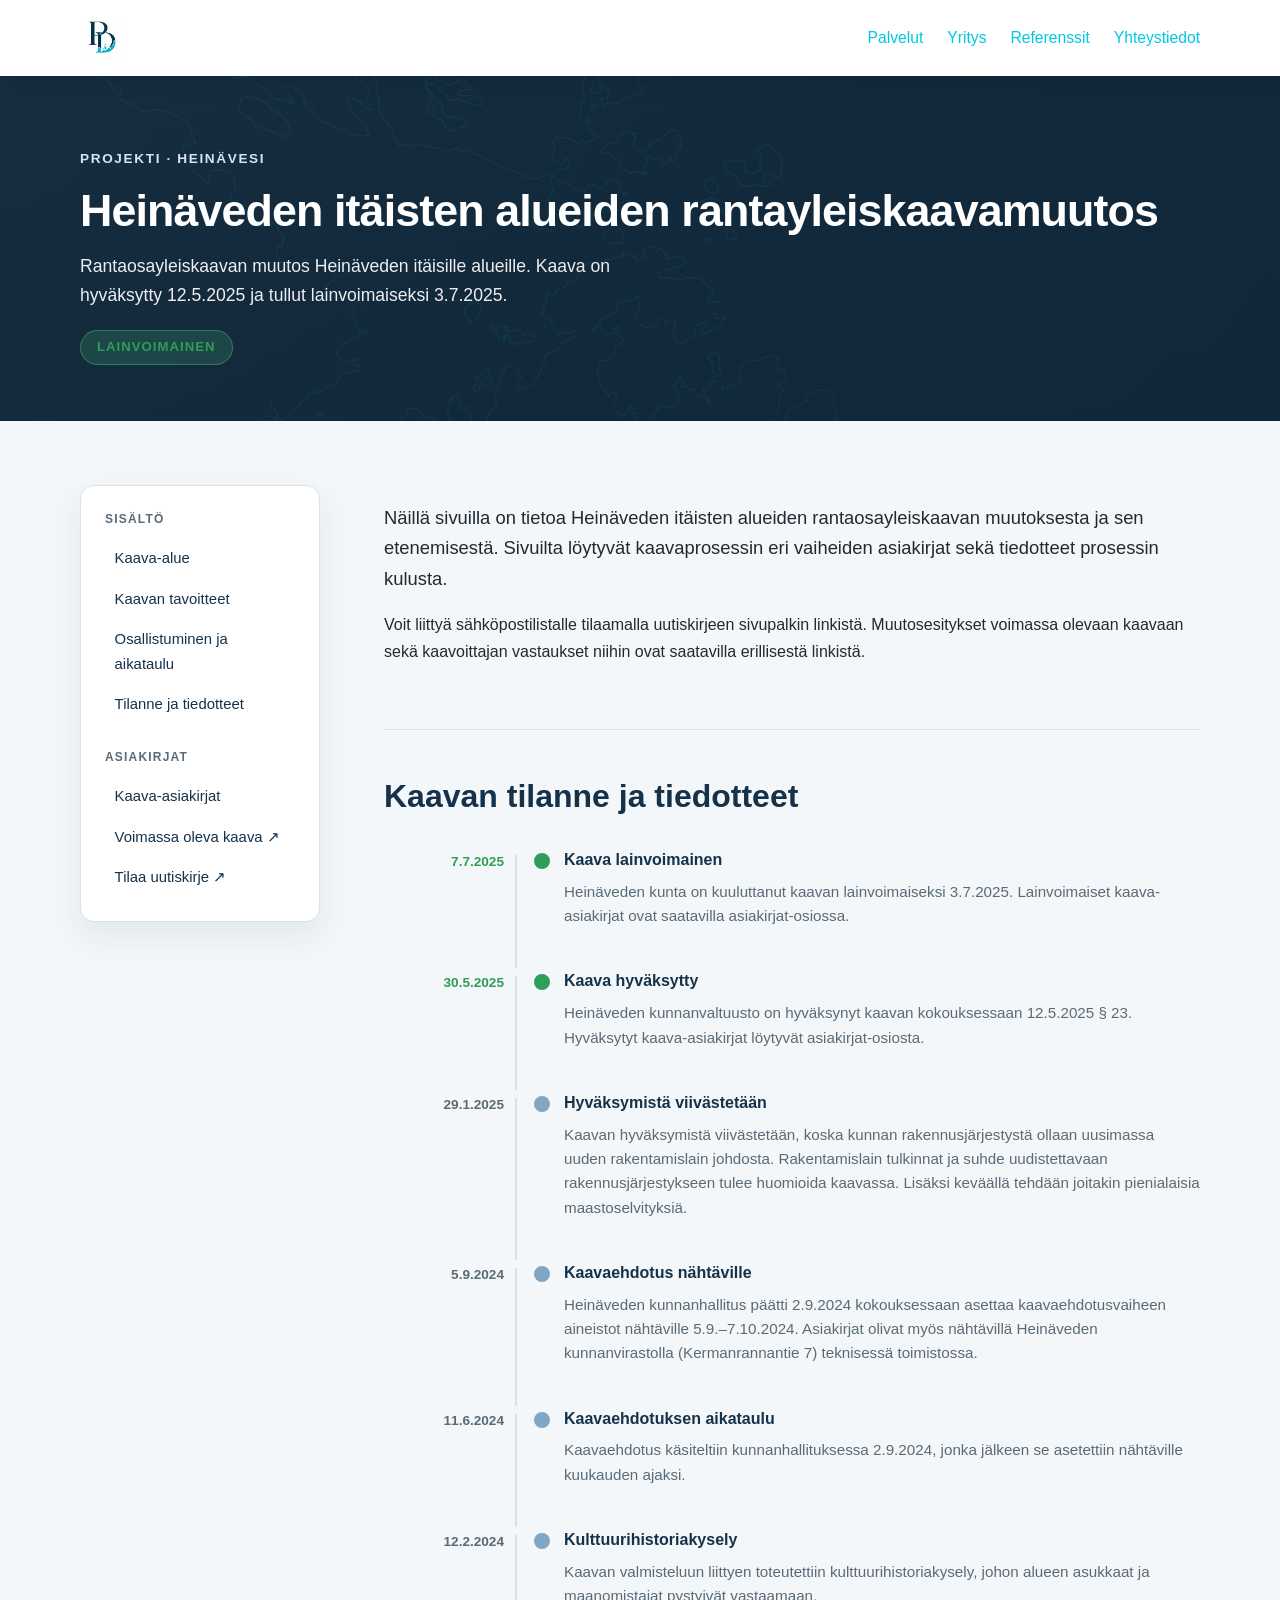
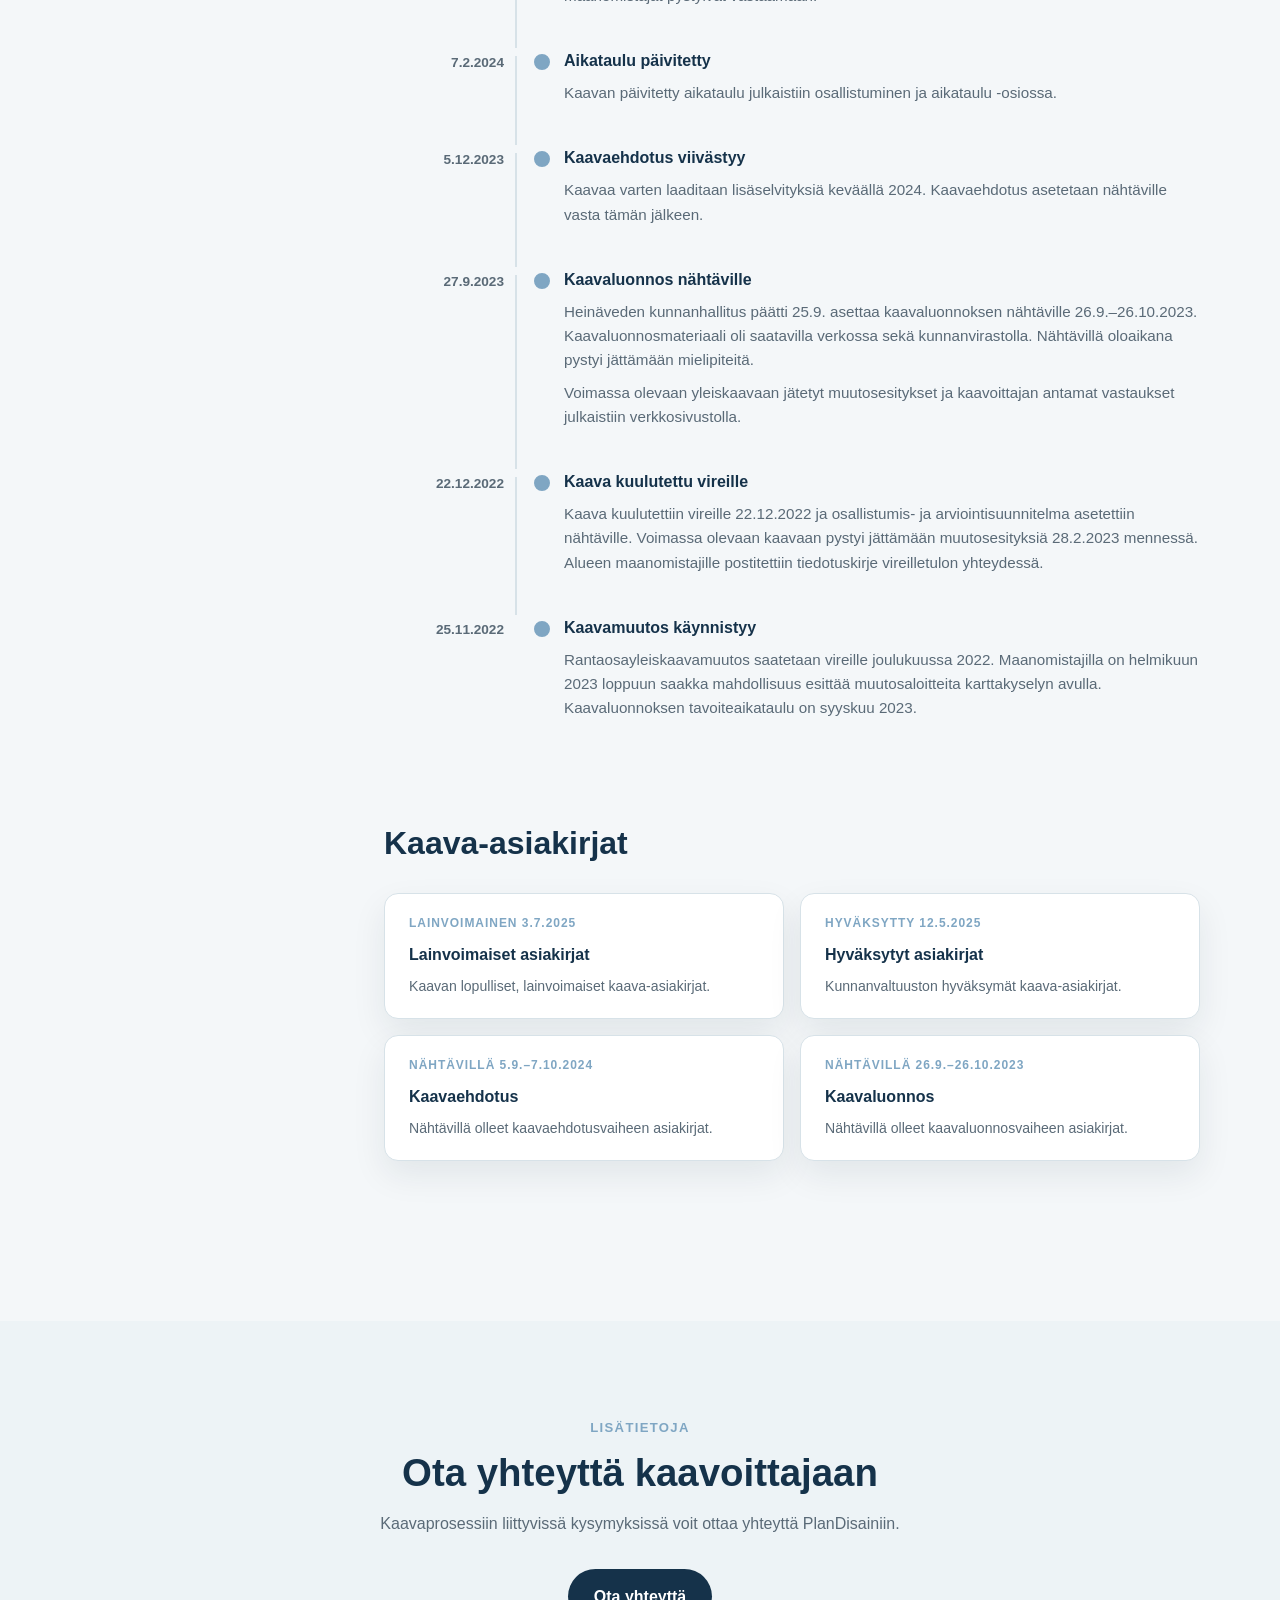
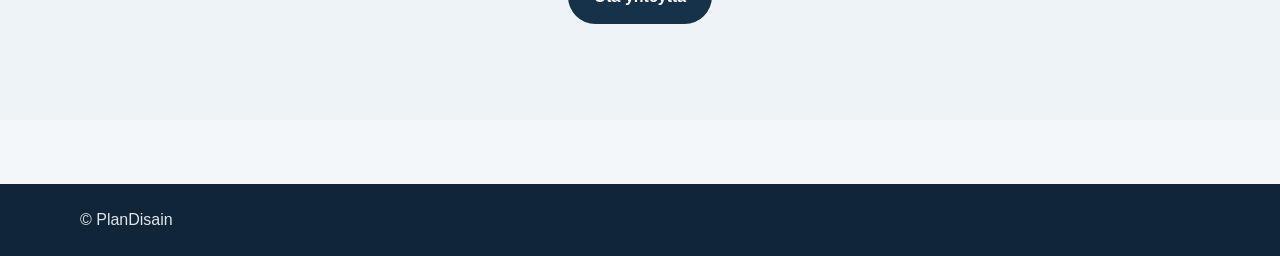
==== heinitaryk.html @ 2b10bb30 "PlanDisain-sivusto ve2: kokemuspohjainen sisältö ja selkeyden korostus Co-Authored-By: Claude Sonnet" ====
<!DOCTYPE html>
<html lang="fi">
<head>
  <meta charset="UTF-8" />
  <meta name="viewport" content="width=device-width, initial-scale=1.0" />
  <title>Heinäveden itäisten alueiden rantayleiskaavamuutos – PlanDisain</title>
  <meta name="description" content="Tietoa Heinäveden itäisten alueiden rantaosayleiskaavan muutoksesta: kaava-alue, tavoitteet, asiakirjat ja prosessin eteneminen." />
  <link rel="stylesheet" href="style.css" />
</head>
<body>
  <header class="site-header">
    <div class="container header-inner">
      <a href="index.html" class="logo"><img src="logo.webp" alt="PlanDisain"></a>
      <nav class="main-nav" aria-label="Päänavigaatio">
        <a href="index.html#palvelut">Palvelut</a>
        <a href="yritys.html">Yritys</a>
        <a href="referenssit.html">Referenssit</a>
        <a href="yhteystiedot.html">Yhteystiedot</a>
      </nav>
    </div>
  </header>

  <main>
    <section class="page-hero">
      <div class="hero-map-deco" aria-hidden="true">
        <img src="ruots_rv.png" alt="">
      </div>
      <div class="container">
        <p class="eyebrow">Projekti · Heinävesi</p>
        <h1>Heinäveden itäisten alueiden rantayleiskaavamuutos</h1>
        <p class="hero-text">
          Rantaosayleiskaavan muutos Heinäveden itäisille alueille.
          Kaava on hyväksytty 12.5.2025 ja tullut lainvoimaiseksi 3.7.2025.
        </p>
        <span class="status-badge status-lainvoimainen">Lainvoimainen</span>
      </div>
    </section>

    <section class="section project-section">
      <div class="container project-layout">

        <aside class="project-sidebar">
          <nav class="project-nav" aria-label="Projektin osiot">
            <p class="project-nav-label">Sisältö</p>
            <ul>
              <li><a href="#kaava-alue">Kaava-alue</a></li>
              <li><a href="#tavoitteet">Kaavan tavoitteet</a></li>
              <li><a href="#osallistuminen">Osallistuminen ja aikataulu</a></li>
              <li><a href="#tiedotteet">Tilanne ja tiedotteet</a></li>
            </ul>
            <p class="project-nav-label" style="margin-top: 1.5rem;">Asiakirjat</p>
            <ul>
              <li><a href="#asiakirjat">Kaava-asiakirjat</a></li>
              <li>
                <a href="https://heinavesi.fi/kartat-ja-paikkatieto" target="_blank" rel="noopener">
                  Voimassa oleva kaava ↗
                </a>
              </li>
              <li>
                <a href="https://kysely.plandisain.ubihub.io/heinavesi_ita_muutosesitykset/subscribe" target="_blank" rel="noopener">
                  Tilaa uutiskirje ↗
                </a>
              </li>
            </ul>
          </nav>
        </aside>

        <div class="project-content">

          <div class="project-intro">
            <p class="lead">
              Näillä sivuilla on tietoa Heinäveden itäisten alueiden rantaosayleiskaavan
              muutoksesta ja sen etenemisestä. Sivuilta löytyvät kaavaprosessin eri
              vaiheiden asiakirjat sekä tiedotteet prosessin kulusta.
            </p>
            <p>
              Voit liittyä sähköpostilistalle tilaamalla uutiskirjeen sivupalkin
              linkistä. Muutosesitykset voimassa olevaan kaavaan sekä kaavoittajan
              vastaukset niihin ovat saatavilla erillisestä linkistä.
            </p>
          </div>

          <div id="tiedotteet" class="project-block">
            <h2>Kaavan tilanne ja tiedotteet</h2>

            <ol class="timeline" reversed>

              <li class="timeline-item timeline-item--done">
                <div class="timeline-date">7.7.2025</div>
                <div class="timeline-body">
                  <h3>Kaava lainvoimainen</h3>
                  <p>
                    Heinäveden kunta on kuuluttanut kaavan lainvoimaiseksi 3.7.2025.
                    Lainvoimaiset kaava-asiakirjat ovat saatavilla asiakirjat-osiossa.
                  </p>
                </div>
              </li>

              <li class="timeline-item timeline-item--done">
                <div class="timeline-date">30.5.2025</div>
                <div class="timeline-body">
                  <h3>Kaava hyväksytty</h3>
                  <p>
                    Heinäveden kunnanvaltuusto on hyväksynyt kaavan kokouksessaan
                    12.5.2025 § 23. Hyväksytyt kaava-asiakirjat löytyvät asiakirjat-osiosta.
                  </p>
                </div>
              </li>

              <li class="timeline-item">
                <div class="timeline-date">29.1.2025</div>
                <div class="timeline-body">
                  <h3>Hyväksymistä viivästetään</h3>
                  <p>
                    Kaavan hyväksymistä viivästetään, koska kunnan rakennusjärjestystä
                    ollaan uusimassa uuden rakentamislain johdosta. Rakentamislain
                    tulkinnat ja suhde uudistettavaan rakennusjärjestykseen tulee huomioida
                    kaavassa. Lisäksi keväällä tehdään joitakin pienialaisia maastoselvityksiä.
                  </p>
                </div>
              </li>

              <li class="timeline-item">
                <div class="timeline-date">5.9.2024</div>
                <div class="timeline-body">
                  <h3>Kaavaehdotus nähtäville</h3>
                  <p>
                    Heinäveden kunnanhallitus päätti 2.9.2024 kokouksessaan asettaa
                    kaavaehdotusvaiheen aineistot nähtäville 5.9.–7.10.2024.
                    Asiakirjat olivat myös nähtävillä Heinäveden kunnanvirastolla
                    (Kermanrannantie 7) teknisessä toimistossa.
                  </p>
                </div>
              </li>

              <li class="timeline-item">
                <div class="timeline-date">11.6.2024</div>
                <div class="timeline-body">
                  <h3>Kaavaehdotuksen aikataulu</h3>
                  <p>
                    Kaavaehdotus käsiteltiin kunnanhallituksessa 2.9.2024,
                    jonka jälkeen se asetettiin nähtäville kuukauden ajaksi.
                  </p>
                </div>
              </li>

              <li class="timeline-item">
                <div class="timeline-date">12.2.2024</div>
                <div class="timeline-body">
                  <h3>Kulttuurihistoriakysely</h3>
                  <p>
                    Kaavan valmisteluun liittyen toteutettiin kulttuurihistoriakysely,
                    johon alueen asukkaat ja maanomistajat pystyivät vastaamaan.
                  </p>
                </div>
              </li>

              <li class="timeline-item">
                <div class="timeline-date">7.2.2024</div>
                <div class="timeline-body">
                  <h3>Aikataulu päivitetty</h3>
                  <p>
                    Kaavan päivitetty aikataulu julkaistiin osallistuminen ja
                    aikataulu -osiossa.
                  </p>
                </div>
              </li>

              <li class="timeline-item">
                <div class="timeline-date">5.12.2023</div>
                <div class="timeline-body">
                  <h3>Kaavaehdotus viivästyy</h3>
                  <p>
                    Kaavaa varten laaditaan lisäselvityksiä keväällä 2024.
                    Kaavaehdotus asetetaan nähtäville vasta tämän jälkeen.
                  </p>
                </div>
              </li>

              <li class="timeline-item">
                <div class="timeline-date">27.9.2023</div>
                <div class="timeline-body">
                  <h3>Kaavaluonnos nähtäville</h3>
                  <p>
                    Heinäveden kunnanhallitus päätti 25.9. asettaa kaavaluonnoksen
                    nähtäville 26.9.–26.10.2023. Kaavaluonnosmateriaali oli saatavilla
                    verkossa sekä kunnanvirastolla. Nähtävillä oloaikana pystyi
                    jättämään mielipiteitä.
                  </p>
                  <p>
                    Voimassa olevaan yleiskaavaan jätetyt muutosesitykset ja
                    kaavoittajan antamat vastaukset julkaistiin verkkosivustolla.
                  </p>
                </div>
              </li>

              <li class="timeline-item">
                <div class="timeline-date">22.12.2022</div>
                <div class="timeline-body">
                  <h3>Kaava kuulutettu vireille</h3>
                  <p>
                    Kaava kuulutettiin vireille 22.12.2022 ja osallistumis- ja
                    arviointisuunnitelma asetettiin nähtäville. Voimassa olevaan
                    kaavaan pystyi jättämään muutosesityksiä 28.2.2023 mennessä.
                    Alueen maanomistajille postitettiin tiedotuskirje vireilletulon yhteydessä.
                  </p>
                </div>
              </li>

              <li class="timeline-item">
                <div class="timeline-date">25.11.2022</div>
                <div class="timeline-body">
                  <h3>Kaavamuutos käynnistyy</h3>
                  <p>
                    Rantaosayleiskaavamuutos saatetaan vireille joulukuussa 2022.
                    Maanomistajilla on helmikuun 2023 loppuun saakka mahdollisuus
                    esittää muutosaloitteita karttakyselyn avulla.
                    Kaavaluonnoksen tavoiteaikataulu on syyskuu 2023.
                  </p>
                </div>
              </li>

            </ol>
          </div>

          <div id="asiakirjat" class="project-block">
            <h2>Kaava-asiakirjat</h2>
            <div class="doc-grid">
              <a class="doc-card" href="#" aria-label="Lainvoimaiset asiakirjat">
                <div class="doc-card-label">Lainvoimainen 3.7.2025</div>
                <h3>Lainvoimaiset asiakirjat</h3>
                <p>Kaavan lopulliset, lainvoimaiset kaava-asiakirjat.</p>
              </a>
              <a class="doc-card" href="#" aria-label="Hyväksytyt asiakirjat">
                <div class="doc-card-label">Hyväksytty 12.5.2025</div>
                <h3>Hyväksytyt asiakirjat</h3>
                <p>Kunnanvaltuuston hyväksymät kaava-asiakirjat.</p>
              </a>
              <a class="doc-card" href="#" aria-label="Kaavaehdotuksen asiakirjat">
                <div class="doc-card-label">Nähtävillä 5.9.–7.10.2024</div>
                <h3>Kaavaehdotus</h3>
                <p>Nähtävillä olleet kaavaehdotusvaiheen asiakirjat.</p>
              </a>
              <a class="doc-card" href="#" aria-label="Kaavaluonnoksen asiakirjat">
                <div class="doc-card-label">Nähtävillä 26.9.–26.10.2023</div>
                <h3>Kaavaluonnos</h3>
                <p>Nähtävillä olleet kaavaluonnosvaiheen asiakirjat.</p>
              </a>
            </div>
          </div>

        </div>
      </div>
    </section>

    <section class="section section-alt">
      <div class="container narrow" style="text-align: center;">
        <p class="section-kicker">Lisätietoja</p>
        <h2>Ota yhteyttä kaavoittajaan</h2>
        <p style="color: var(--color-text-soft); margin-bottom: var(--space-5);">
          Kaavaprosessiin liittyvissä kysymyksissä voit ottaa yhteyttä PlanDisainiin.
        </p>
        <a class="button-secondary" href="yhteystiedot.html">Ota yhteyttä</a>
      </div>
    </section>
  </main>

  <footer class="site-footer">
    <div class="container footer-inner">
      <p>© PlanDisain</p>
    </div>
  </footer>
</body>
</html>
---- style.css ----
:root {
  --color-primary: #15324a;
  --color-primary-dark: #102638;
  --color-accent: #7fa6c3;
  --color-bg: #f4f7f9;
  --color-surface: #ffffff;
  --color-surface-soft: #edf3f6;
  --color-text: #1f2a33;
  --color-text-soft: #5a6a77;
  --color-border: #d7e2e8;

  --container: 1120px;
  --container-narrow: 760px;

  --radius: 14px;
  --shadow-soft: 0 14px 34px rgba(16, 38, 56, 0.08);

  --space-1: 0.5rem;
  --space-2: 0.75rem;
  --space-3: 1rem;
  --space-4: 1.5rem;
  --space-5: 2rem;
  --space-6: 3rem;
  --space-7: 4rem;
  --space-8: 6rem;
}

* {
  box-sizing: border-box;
}

html {
  scroll-behavior: smooth;
}

body {
  margin: 0;
  font-family: Arial, Helvetica, sans-serif;
  color: var(--color-text);
  background: var(--color-bg);
  line-height: 1.65;
}

img {
  max-width: 100%;
  display: block;
}

a {
  color: inherit;
}

.container {
  width: min(92%, var(--container));
  margin: 0 auto;
}

.narrow {
  width: min(92%, var(--container-narrow));
}

.site-header {
  position: sticky;
  top: 0;
  z-index: 1000;
  background: rgba(255, 255, 255, 0.97);
  backdrop-filter: blur(8px);
  box-shadow: 0 6px 18px rgba(0, 0, 0, 0.08);
}

.header-inner {
  min-height: 76px;
  display: flex;
  align-items: center;
  justify-content: space-between;
  gap: var(--space-4);
}

.logo {
  text-decoration: none;
  display: flex;
  align-items: center;
  line-height: 0;
}

.logo img {
  height: 44px;
  width: auto;
  display: block;
}

.main-nav {
  display: flex;
  align-items: center;
  gap: var(--space-4);
}

.main-nav a {
  text-decoration: none;
  color: #00c8e0;
  font-weight: 500;
  font-size: 0.98rem;
}

.main-nav a:hover {
  opacity: 1;
  text-decoration: underline;
  text-underline-offset: 4px;
}

.hero {
  background:
    linear-gradient(180deg, rgba(0, 31, 63, 0.85), rgba(0, 31, 63, 0.90)),
    linear-gradient(120deg, #0d2b4e, #001f3f 50%, #001229);
  color: #fff;
  padding: 7rem 0 6rem;
  position: relative;
  overflow: hidden;
}

.hero-map-deco {
  position: absolute;
  inset: 0;
  pointer-events: none;
  user-select: none;
}

.hero-map-deco::before {
  content: '';
  position: absolute;
  inset: 0;
  background: url('ruots_rv.png') center 26% / cover no-repeat;
  mix-blend-mode: lighten;
  filter: brightness(9);
  opacity: 0.45;
}

.hero-map-deco img {
  width: 100%;
  height: 100%;
  object-fit: cover;
  object-position: center 26%;
  mix-blend-mode: lighten;
  opacity: 0.25;
  position: relative;
  z-index: 1;
}


.hero-content {
  max-width: 760px;
}

.eyebrow {
  margin: 0 0 var(--space-3);
  font-size: 0.85rem;
  font-weight: 700;
  letter-spacing: 0.12em;
  text-transform: uppercase;
  color: #d5e4ef;
}

.hero h1 {
  margin: 0 0 var(--space-3);
  font-size: clamp(3.6rem, 7.5vw, 6.6rem);
  line-height: 1.05;
  color: #00c8e0;
  font-family: 'Josefin Sans', sans-serif;
  font-weight: 300;
  letter-spacing: -0.04em;
}

.hero-title-group {
  display: inline-flex;
  flex-direction: column;
  align-items: center;
}

.hero-tagline {
  margin: 0;
  font-size: clamp(1.1rem, 2.5vw, 1.5rem);
  color: #ffffff;
  font-family: 'Josefin Sans', sans-serif;
  font-weight: 300;
  letter-spacing: 0.05em;
}

.hero-text {
  margin: 0 0 var(--space-5);
  font-size: 1.1rem;
  color: rgba(255, 255, 255, 0.92);
  max-width: 680px;
}

.button-primary {
  display: inline-block;
  padding: 0.95rem 1.35rem;
  background: #fff;
  color: var(--color-primary);
  text-decoration: none;
  border-radius: 999px;
  font-weight: 700;
  box-shadow: 0 10px 24px rgba(0, 0, 0, 0.12);
  transition: transform 0.18s ease, box-shadow 0.18s ease, background 0.18s ease;
}

.button-primary:hover {
  transform: translateY(-1px);
  background: #eef4f8;
  box-shadow: 0 14px 26px rgba(0, 0, 0, 0.16);
}

.section {
  padding: var(--space-8) 0;
}

.section-alt {
  background: var(--color-surface-soft);
}

.section-heading {
  margin-bottom: var(--space-6);
}

.section-kicker {
  margin: 0 0 var(--space-2);
  color: var(--color-accent);
  font-weight: 700;
  letter-spacing: 0.1em;
  text-transform: uppercase;
  font-size: 0.82rem;
}

.section h2 {
  margin: 0;
  font-size: clamp(1.9rem, 3vw, 2.8rem);
  line-height: 1.15;
  color: var(--color-primary);
  max-width: 760px;
}

.lead {
  font-size: 1.15rem;
  color: var(--color-text);
}

.card-grid {
  display: grid;
  grid-template-columns: repeat(3, minmax(0, 1fr));
  gap: var(--space-4);
}

.card-grid--primary-top {
  grid-template-columns: repeat(2, minmax(0, 1fr));
}

.card-grid--primary-top .service-card--primary {
  grid-column: 1 / -1;
}

.service-card--primary {
  border-color: var(--color-accent);
  border-width: 2px;
}

.service-card,
.reference-card {
  background: var(--color-surface);
  border: 1px solid var(--color-border);
  border-radius: var(--radius);
  padding: 1.75rem;
  box-shadow: var(--shadow-soft);
}

.service-card h3,
.reference-card h3 {
  margin-top: 0;
  margin-bottom: var(--space-3);
  color: var(--color-primary);
  font-size: 1.2rem;
}

.service-card p,
.reference-card p {
  margin: 0;
  color: var(--color-text-soft);
}

.contact-section {
  padding-top: 0;
}

.contact-box {
  background: linear-gradient(135deg, var(--color-primary), var(--color-primary-dark));
  color: #fff;
  border-radius: 18px;
  padding: 2.25rem;
  display: flex;
  align-items: flex-start;
  justify-content: space-between;
  gap: var(--space-5);
  box-shadow: var(--shadow-soft);
}

.contact-box h2 {
  color: #fff;
  margin-top: 0;
  margin-bottom: 0;
}

.contact-box .section-kicker {
  color: #c9dce9;
}

.contact-details p {
  margin: 0 0 0.6rem;
  color: rgba(255, 255, 255, 0.95);
}

.site-footer {
  margin-top: var(--space-7);
  background: var(--color-primary-dark);
  color: rgba(255, 255, 255, 0.88);
}

.footer-inner {
  min-height: 72px;
  display: flex;
  align-items: center;
}

.footer-inner p {
  margin: 0;
}

@media (max-width: 900px) {
  .card-grid {
    grid-template-columns: 1fr;
  }

  .contact-box {
    flex-direction: column;
  }
}

@media (max-width: 760px) {
  .header-inner {
    flex-direction: column;
    align-items: flex-start;
    justify-content: center;
    padding: 0.9rem 0;
  }

  .main-nav {
    flex-wrap: wrap;
    gap: 0.8rem 1rem;
  }

  .hero {
    padding: 5.5rem 0 4.5rem;
  }

  .section {
    padding: 4.5rem 0;
  }
}

/* ---- Projekti-sivut ---- */

.status-badge {
  display: inline-block;
  margin-top: 1.25rem;
  padding: 0.35rem 1rem;
  border-radius: 999px;
  font-size: 0.82rem;
  font-weight: 700;
  letter-spacing: 0.08em;
  text-transform: uppercase;
}

.status-lainvoimainen {
  background: rgba(80, 200, 120, 0.18);
  color: #2e9e58;
  border: 1px solid rgba(80, 200, 120, 0.4);
}

.project-section {
  padding-top: var(--space-7);
}

.project-layout {
  display: grid;
  grid-template-columns: 240px 1fr;
  gap: var(--space-7);
  align-items: start;
}

.project-sidebar {
  position: sticky;
  top: 96px;
}

.project-nav {
  background: var(--color-surface);
  border: 1px solid var(--color-border);
  border-radius: var(--radius);
  padding: 1.5rem;
  box-shadow: var(--shadow-soft);
}

.project-nav-label {
  margin: 0 0 0.6rem;
  font-size: 0.75rem;
  font-weight: 700;
  text-transform: uppercase;
  letter-spacing: 0.1em;
  color: var(--color-text-soft);
}

.project-nav ul {
  list-style: none;
  padding: 0;
  margin: 0 0 0;
  display: flex;
  flex-direction: column;
  gap: 0.1rem;
}

.project-nav ul li a {
  display: block;
  padding: 0.45rem 0.6rem;
  border-radius: 6px;
  text-decoration: none;
  font-size: 0.93rem;
  color: var(--color-primary);
  font-weight: 500;
  transition: background 0.15s;
}

.project-nav ul li a:hover {
  background: var(--color-surface-soft);
}

.project-intro {
  margin-bottom: var(--space-6);
  padding-bottom: var(--space-6);
  border-bottom: 1px solid var(--color-border);
}

.project-block {
  margin-bottom: var(--space-7);
}

.project-block h2 {
  font-size: clamp(1.5rem, 2.5vw, 2rem);
  color: var(--color-primary);
  margin: 0 0 var(--space-5);
}

/* Timeline */

.timeline {
  list-style: none;
  padding: 0;
  margin: 0;
  display: flex;
  flex-direction: column;
  gap: 0;
}

.timeline-item {
  display: grid;
  grid-template-columns: 120px 1fr;
  gap: var(--space-4);
  position: relative;
  padding-bottom: var(--space-5);
}

.timeline-item::before {
  content: '';
  position: absolute;
  left: 120px;
  top: 8px;
  bottom: 0;
  width: 2px;
  background: var(--color-border);
  transform: translateX(calc(var(--space-4) / 2 - 1px));
}

.timeline-item:last-child::before {
  display: none;
}

.timeline-item--done .timeline-date {
  color: #2e9e58;
}

.timeline-item--done .timeline-body::before {
  background: #2e9e58;
  border-color: #2e9e58;
}

.timeline-date {
  font-size: 0.85rem;
  font-weight: 700;
  color: var(--color-text-soft);
  padding-top: 4px;
  text-align: right;
}

.timeline-body {
  position: relative;
  padding-left: calc(var(--space-4) + 12px);
}

.timeline-body::before {
  content: '';
  position: absolute;
  left: calc(var(--space-4) / 2 - 6px);
  top: 6px;
  width: 12px;
  height: 12px;
  border-radius: 50%;
  background: var(--color-accent);
  border: 2px solid var(--color-accent);
}

.timeline-body h3 {
  margin: 0 0 0.4rem;
  font-size: 1rem;
  color: var(--color-primary);
}

.timeline-body p {
  margin: 0 0 0.5rem;
  color: var(--color-text-soft);
  font-size: 0.95rem;
  line-height: 1.6;
}

/* Asiakirjakortit */

.doc-grid {
  display: grid;
  grid-template-columns: repeat(2, 1fr);
  gap: var(--space-3);
}

.doc-card {
  display: block;
  background: var(--color-surface);
  border: 1px solid var(--color-border);
  border-radius: var(--radius);
  padding: 1.25rem 1.5rem;
  text-decoration: none;
  color: inherit;
  box-shadow: var(--shadow-soft);
  transition: transform 0.15s, box-shadow 0.15s;
}

.doc-card:hover {
  transform: translateY(-2px);
  box-shadow: 0 18px 40px rgba(16, 38, 56, 0.12);
}

.doc-card-label {
  font-size: 0.75rem;
  font-weight: 700;
  text-transform: uppercase;
  letter-spacing: 0.08em;
  color: var(--color-accent);
  margin-bottom: 0.5rem;
}

.doc-card h3 {
  margin: 0 0 0.4rem;
  font-size: 1rem;
  color: var(--color-primary);
}

.doc-card p {
  margin: 0;
  font-size: 0.88rem;
  color: var(--color-text-soft);
}

@media (max-width: 900px) {
  .project-layout {
    grid-template-columns: 1fr;
  }

  .project-sidebar {
    position: static;
  }

  .doc-grid {
    grid-template-columns: 1fr;
  }

  .timeline-item {
    grid-template-columns: 90px 1fr;
  }
}

/* ---- Alasivut ---- */

.page-hero {
  background:
    linear-gradient(180deg, rgba(16, 38, 56, 0.88), rgba(16, 38, 56, 0.92)),
    linear-gradient(120deg, #43617a, #27455e 50%, #19354d);
  color: #fff;
  padding: 4.5rem 0 3.5rem;
  position: relative;
  overflow: hidden;
}

.page-hero .hero-map-deco {
  opacity: 0.14;
  width: 70%;
}

.page-hero h1 {
  margin: 0 0 var(--space-3);
  font-size: clamp(2rem, 3.5vw, 3rem);
  line-height: 1.1;
  letter-spacing: -0.02em;
}

.page-hero .hero-text {
  margin: 0;
  max-width: 600px;
}

.main-nav a[aria-current="page"] {
  opacity: 1;
  text-decoration: underline;
  text-underline-offset: 4px;
}

.button-secondary {
  display: inline-block;
  padding: 0.9rem 1.6rem;
  background: var(--color-primary);
  color: #fff;
  text-decoration: none;
  border-radius: 999px;
  font-weight: 700;
  transition: background 0.18s ease, transform 0.18s ease;
}

.button-secondary:hover {
  background: var(--color-primary-dark);
  transform: translateY(-1px);
}

.button-text {
  display: inline-flex;
  align-items: center;
  gap: 0.4rem;
  color: var(--color-primary);
  text-decoration: none;
  font-weight: 700;
  font-size: 0.95rem;
}

.button-text:hover {
  text-decoration: underline;
  text-underline-offset: 3px;
}

.feature-list {
  list-style: none;
  padding: 0;
  margin: var(--space-4) 0 0;
  display: flex;
  flex-direction: column;
  gap: var(--space-3);
}

.feature-list li {
  padding-left: 1.5rem;
  position: relative;
  color: var(--color-text-soft);
}

.feature-list li::before {
  content: '→';
  position: absolute;
  left: 0;
  color: var(--color-accent);
  font-weight: 700;
}

.stats-row {
  display: flex;
  flex-wrap: wrap;
  gap: var(--space-5) var(--space-6);
  margin-top: var(--space-6);
  padding-top: var(--space-5);
  border-top: 1px solid var(--color-border);
}

.stat-number {
  font-size: 2.8rem;
  font-weight: 800;
  color: var(--color-primary);
  line-height: 1;
}

.stat-label {
  font-size: 0.88rem;
  color: var(--color-text-soft);
  margin-top: 0.3rem;
}

.ref-grid {
  display: grid;
  grid-template-columns: repeat(3, minmax(0, 1fr));
  gap: var(--space-4);
}

.ref-category {
  background: var(--color-surface);
  border: 1px solid var(--color-border);
  border-radius: var(--radius);
  padding: 1.75rem;
  box-shadow: var(--shadow-soft);
}

.ref-category-label {
  display: inline-block;
  background: var(--color-surface-soft);
  color: var(--color-accent);
  font-size: 0.78rem;
  font-weight: 700;
  letter-spacing: 0.1em;
  text-transform: uppercase;
  padding: 0.25rem 0.7rem;
  border-radius: 999px;
  margin-bottom: var(--space-3);
}

.ref-category h3 {
  margin: 0 0 var(--space-3);
  color: var(--color-primary);
  font-size: 1.2rem;
}

.ref-category p {
  margin: 0 0 var(--space-3);
  color: var(--color-text-soft);
  font-size: 0.95rem;
}

.ref-list {
  list-style: none;
  padding: 0;
  margin: 0;
  display: flex;
  flex-direction: column;
  gap: 0.5rem;
}

.ref-list li {
  font-size: 0.9rem;
  color: var(--color-text-soft);
  padding-left: 1rem;
  position: relative;
}

.ref-list li::before {
  content: '·';
  position: absolute;
  left: 0;
  color: var(--color-accent);
  font-weight: 900;
}

.contact-grid {
  display: grid;
  grid-template-columns: 1fr 1.4fr;
  gap: var(--space-7);
  align-items: start;
}

.contact-info-block {
  display: flex;
  flex-direction: column;
  gap: var(--space-5);
}

.contact-item h3 {
  margin: 0 0 var(--space-2);
  font-size: 0.82rem;
  text-transform: uppercase;
  letter-spacing: 0.1em;
  color: var(--color-accent);
}

.contact-item p {
  margin: 0;
  font-size: 1.05rem;
}

.contact-item a {
  color: var(--color-primary);
  text-decoration: none;
  font-weight: 600;
}

.contact-item a:hover {
  text-decoration: underline;
}

.form-group {
  display: flex;
  flex-direction: column;
  gap: 0.4rem;
  margin-bottom: var(--space-3);
}

.form-group label {
  font-weight: 600;
  font-size: 0.92rem;
}

.form-group input,
.form-group textarea {
  padding: 0.8rem 1rem;
  border: 1.5px solid var(--color-border);
  border-radius: 8px;
  font-family: inherit;
  font-size: 1rem;
  color: var(--color-text);
  background: var(--color-surface);
  transition: border-color 0.15s;
}

.form-group input:focus,
.form-group textarea:focus {
  outline: none;
  border-color: var(--color-accent);
}

.form-group textarea {
  min-height: 150px;
  resize: vertical;
}

.form-note {
  font-size: 0.83rem;
  color: var(--color-text-soft);
  margin-top: var(--space-3);
}

@media (max-width: 900px) {
  .ref-grid {
    grid-template-columns: 1fr;
  }

  .contact-grid {
    grid-template-columns: 1fr;
  }

  .stats-row {
    flex-wrap: wrap;
    gap: var(--space-4);
  }
}
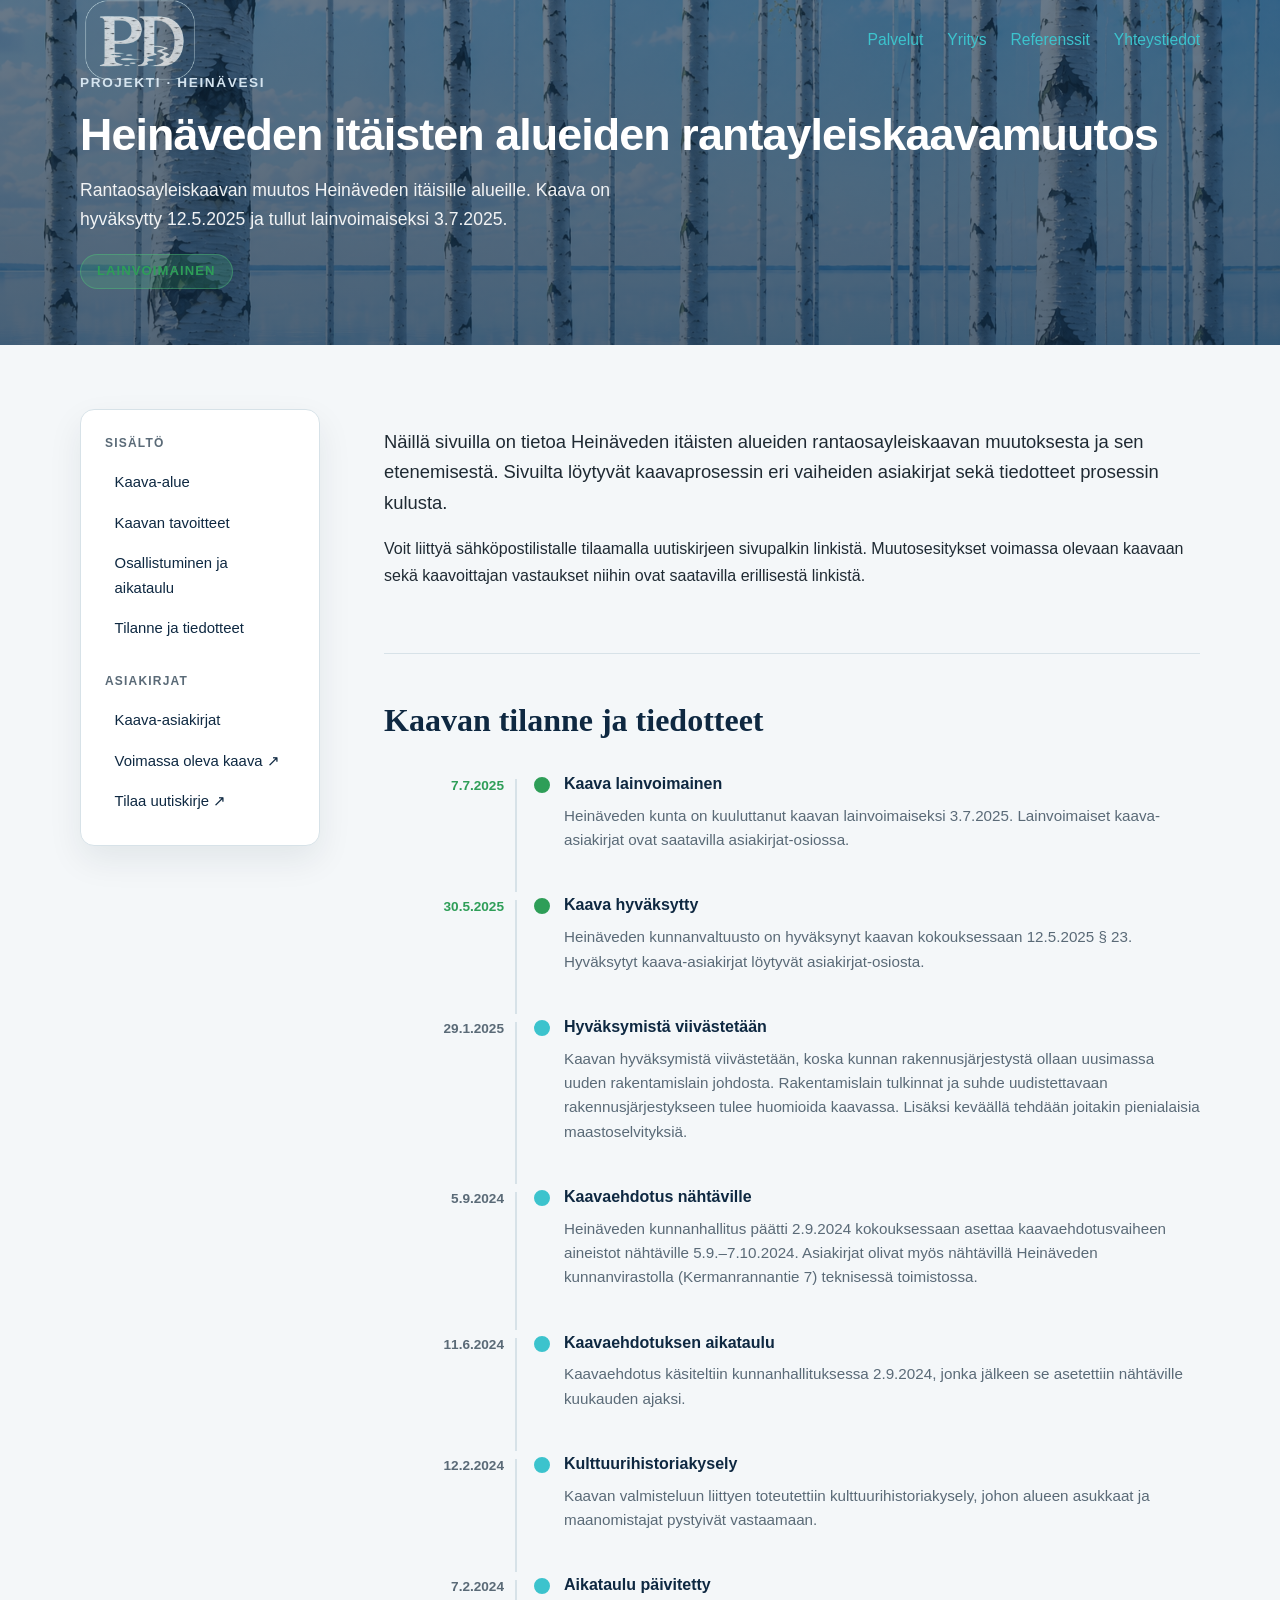
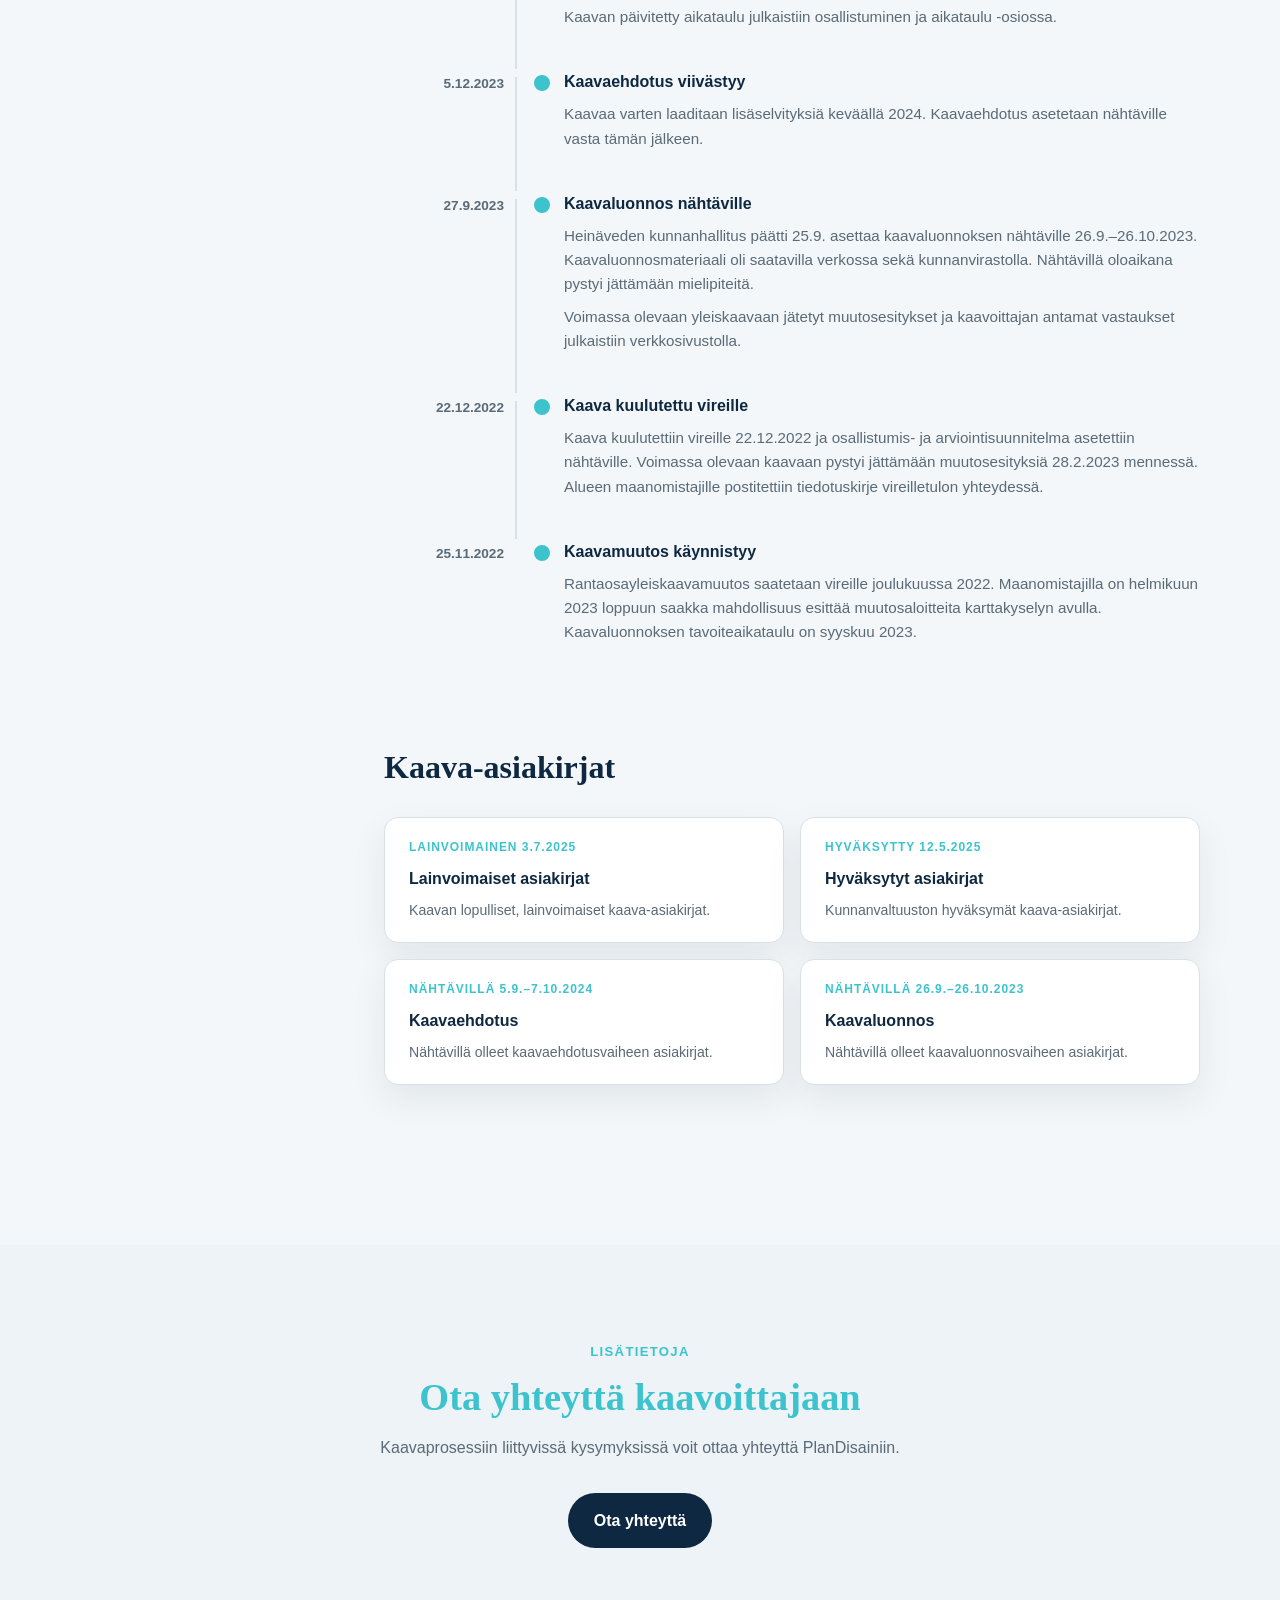
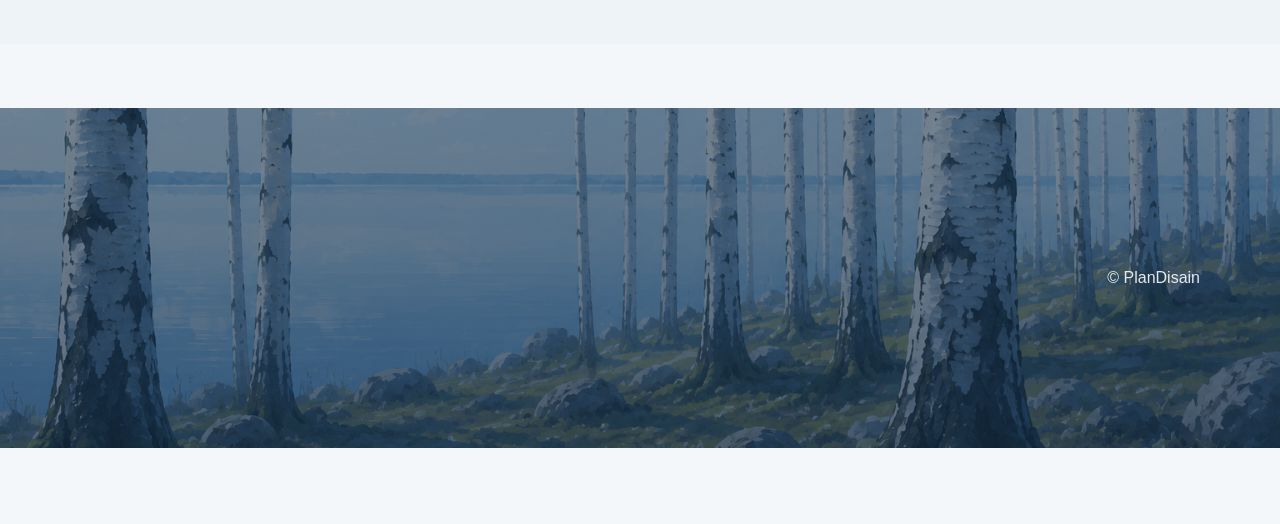
==== commit edb8e535: "PlanDisain ve3 — uusi versio koivikkokuvilla, uudella logolla ja projekti-sivustoilla Co-Authored-By" ====
--- a/heinitaryk.html
+++ b/heinitaryk.html
@@ -10,7 +10,7 @@
 <body>
   <header class="site-header">
     <div class="container header-inner">
-      <a href="index.html" class="logo"><img src="logo.webp" alt="PlanDisain"></a>
+      <a href="index.html" class="logo"><img id="site-logo" src="logo-pd-transparent.png" alt="PlanDisain"></a>
       <nav class="main-nav" aria-label="Päänavigaatio">
         <a href="index.html#palvelut">Palvelut</a>
         <a href="yritys.html">Yritys</a>
@@ -22,9 +22,6 @@
 
   <main>
     <section class="page-hero">
-      <div class="hero-map-deco" aria-hidden="true">
-        <img src="ruots_rv.png" alt="">
-      </div>
       <div class="container">
         <p class="eyebrow">Projekti · Heinävesi</p>
         <h1>Heinäveden itäisten alueiden rantayleiskaavamuutos</h1>
@@ -270,5 +267,16 @@
       <p>© PlanDisain</p>
     </div>
   </footer>
+  <script>
+    const header = document.querySelector('.site-header');
+    const logo = document.getElementById('site-logo');
+    const hero = document.querySelector('.page-hero');
+    window.addEventListener('scroll', () => {
+      const heroBottom = hero.getBoundingClientRect().bottom;
+      const overWhite = heroBottom <= header.offsetHeight;
+      header.classList.toggle('scrolled', overWhite);
+      logo.src = overWhite ? 'logo-pd.png' : 'logo-pd-transparent.png';
+    });
+  </script>
 </body>
 </html>
--- a/style.css
+++ b/style.css
@@ -1,7 +1,7 @@
 :root {
-  --color-primary: #15324a;
-  --color-primary-dark: #102638;
-  --color-accent: #7fa6c3;
+  --color-primary: #0e2841;
+  --color-primary-dark: #091929;
+  --color-accent: #3cc3cd;
   --color-bg: #f4f7f9;
   --color-surface: #ffffff;
   --color-surface-soft: #edf3f6;
@@ -60,9 +60,16 @@
 }
 
 .site-header {
-  position: sticky;
+  position: fixed;
   top: 0;
+  left: 0;
+  right: 0;
   z-index: 1000;
+  background: transparent;
+  transition: background 0.3s ease, box-shadow 0.3s ease;
+}
+
+.site-header.scrolled {
   background: rgba(255, 255, 255, 0.97);
   backdrop-filter: blur(8px);
   box-shadow: 0 6px 18px rgba(0, 0, 0, 0.08);
@@ -84,9 +91,10 @@
 }
 
 .logo img {
-  height: 44px;
+  height: 80px;
   width: auto;
   display: block;
+  opacity: 0.75;
 }
 
 .main-nav {
@@ -97,7 +105,7 @@
 
 .main-nav a {
   text-decoration: none;
-  color: #00c8e0;
+  color: #3cc3cd;
   font-weight: 500;
   font-size: 0.98rem;
 }
@@ -110,12 +118,13 @@
 
 .hero {
   background:
-    linear-gradient(180deg, rgba(0, 31, 63, 0.85), rgba(0, 31, 63, 0.90)),
-    linear-gradient(120deg, #0d2b4e, #001f3f 50%, #001229);
+    linear-gradient(180deg, rgba(14, 40, 65, 0.55), rgba(14, 40, 65, 0.65)),
+    url('hero-koivikko.png') center 62% / cover no-repeat;
   color: #fff;
-  padding: 7rem 0 6rem;
+  padding: calc(4rem + 76px) 0 6rem;
   position: relative;
   overflow: hidden;
+  margin-top: -76px;
 }
 
 .hero-map-deco {
@@ -148,7 +157,9 @@
 
 
 .hero-content {
-  max-width: 760px;
+  display: flex;
+  justify-content: center;
+  text-align: center;
 }
 
 .eyebrow {
@@ -164,16 +175,23 @@
   margin: 0 0 var(--space-3);
   font-size: clamp(3.6rem, 7.5vw, 6.6rem);
   line-height: 1.05;
-  color: #00c8e0;
-  font-family: 'Josefin Sans', sans-serif;
-  font-weight: 300;
-  letter-spacing: -0.04em;
+  color: #ffffff;
+  font-family: 'Gelasio', 'Josefin Sans', sans-serif;
+  font-weight: 400;
+  letter-spacing: -0.02em;
 }
 
 .hero-title-group {
   display: inline-flex;
   flex-direction: column;
   align-items: center;
+  margin-top: 6rem;
+}
+
+.hero-logo {
+  width: 220px;
+  height: auto;
+  margin-top: 1.5rem;
 }
 
 .hero-tagline {
@@ -235,7 +253,9 @@
   margin: 0;
   font-size: clamp(1.9rem, 3vw, 2.8rem);
   line-height: 1.15;
-  color: var(--color-primary);
+  color: #3cc3cd;
+  font-family: 'Gelasio', serif;
+  font-weight: 600;
   max-width: 760px;
 }
 
@@ -276,7 +296,8 @@
 .reference-card h3 {
   margin-top: 0;
   margin-bottom: var(--space-3);
-  color: var(--color-primary);
+  color: #3cc3cd;
+  font-family: 'Gelasio', serif;
   font-size: 1.2rem;
 }
 
@@ -319,18 +340,54 @@
 
 .site-footer {
   margin-top: var(--space-7);
-  background: var(--color-primary-dark);
+  background:
+    linear-gradient(180deg, rgba(14, 40, 65, 0.55), rgba(14, 40, 65, 0.65)),
+    url('footer-koivikko2.png') center bottom / cover no-repeat;
   color: rgba(255, 255, 255, 0.88);
 }
 
 .footer-inner {
-  min-height: 72px;
-  display: flex;
-  align-items: center;
-}
-
-.footer-inner p {
-  margin: 0;
+  min-height: 340px;
+  display: flex;
+  flex-direction: column;
+  align-items: flex-end;
+  justify-content: center;
+  gap: var(--space-5);
+  padding: var(--space-8) 0;
+  text-align: right;
+}
+
+.footer-contact {
+  display: flex;
+  flex-direction: column;
+  gap: var(--space-2);
+}
+
+.footer-kicker {
+  margin: 0;
+  font-size: 0.82rem;
+  font-weight: 700;
+  letter-spacing: 0.1em;
+  text-transform: uppercase;
+  color: #3cc3cd;
+}
+
+.footer-heading {
+  margin: 0 0 var(--space-3);
+  font-family: 'Gelasio', serif;
+  font-size: clamp(1.8rem, 3vw, 2.6rem);
+  color: #fff;
+}
+
+.footer-contact p {
+  margin: 0;
+  font-size: 1.05rem;
+}
+
+.footer-copy {
+  margin: 0;
+  font-size: 0.85rem;
+  color: rgba(255, 255, 255, 0.5);
 }
 
 @media (max-width: 900px) {
@@ -606,10 +663,11 @@
 
 .page-hero {
   background:
-    linear-gradient(180deg, rgba(16, 38, 56, 0.88), rgba(16, 38, 56, 0.92)),
-    linear-gradient(120deg, #43617a, #27455e 50%, #19354d);
+    linear-gradient(180deg, rgba(14, 40, 65, 0.60), rgba(14, 40, 65, 0.70)),
+    url('hero-koivikko.png') center 62% / cover no-repeat;
   color: #fff;
-  padding: 4.5rem 0 3.5rem;
+  padding: calc(4.5rem + 76px) 0 3.5rem;
+  margin-top: -76px;
   position: relative;
   overflow: hidden;
 }
@@ -853,6 +911,68 @@
   margin-top: var(--space-3);
 }
 
+.project-ref-grid {
+  display: grid;
+  grid-template-columns: repeat(3, minmax(0, 1fr));
+  gap: var(--space-4);
+  margin-top: var(--space-6);
+}
+
+.project-ref-card {
+  display: flex;
+  flex-direction: column;
+  background: var(--color-surface);
+  border: 1px solid var(--color-border);
+  border-radius: var(--radius);
+  padding: 1.5rem;
+  box-shadow: var(--shadow-soft);
+  text-decoration: none;
+  color: inherit;
+  transition: transform 0.15s, box-shadow 0.15s;
+}
+
+.project-ref-card:hover {
+  transform: translateY(-3px);
+  box-shadow: 0 18px 40px rgba(16, 38, 56, 0.12);
+}
+
+.project-ref-card .ref-category-label {
+  margin-bottom: var(--space-2);
+}
+
+.project-ref-card h3 {
+  margin: 0 0 var(--space-2);
+  font-family: 'Gelasio', serif;
+  font-size: 1.05rem;
+  color: #3cc3cd;
+  line-height: 1.3;
+}
+
+.project-ref-card .project-kunta {
+  font-size: 0.85rem;
+  color: var(--color-text-soft);
+  margin: 0 0 var(--space-2);
+}
+
+.project-ref-card .project-desc {
+  font-size: 0.9rem;
+  color: var(--color-text-soft);
+  margin: 0 0 var(--space-3);
+  flex: 1;
+}
+
+.project-ref-link {
+  font-size: 0.85rem;
+  font-weight: 700;
+  color: var(--color-accent);
+}
+
+@media (max-width: 900px) {
+  .project-ref-grid {
+    grid-template-columns: 1fr;
+  }
+}
+
 @media (max-width: 900px) {
   .ref-grid {
     grid-template-columns: 1fr;
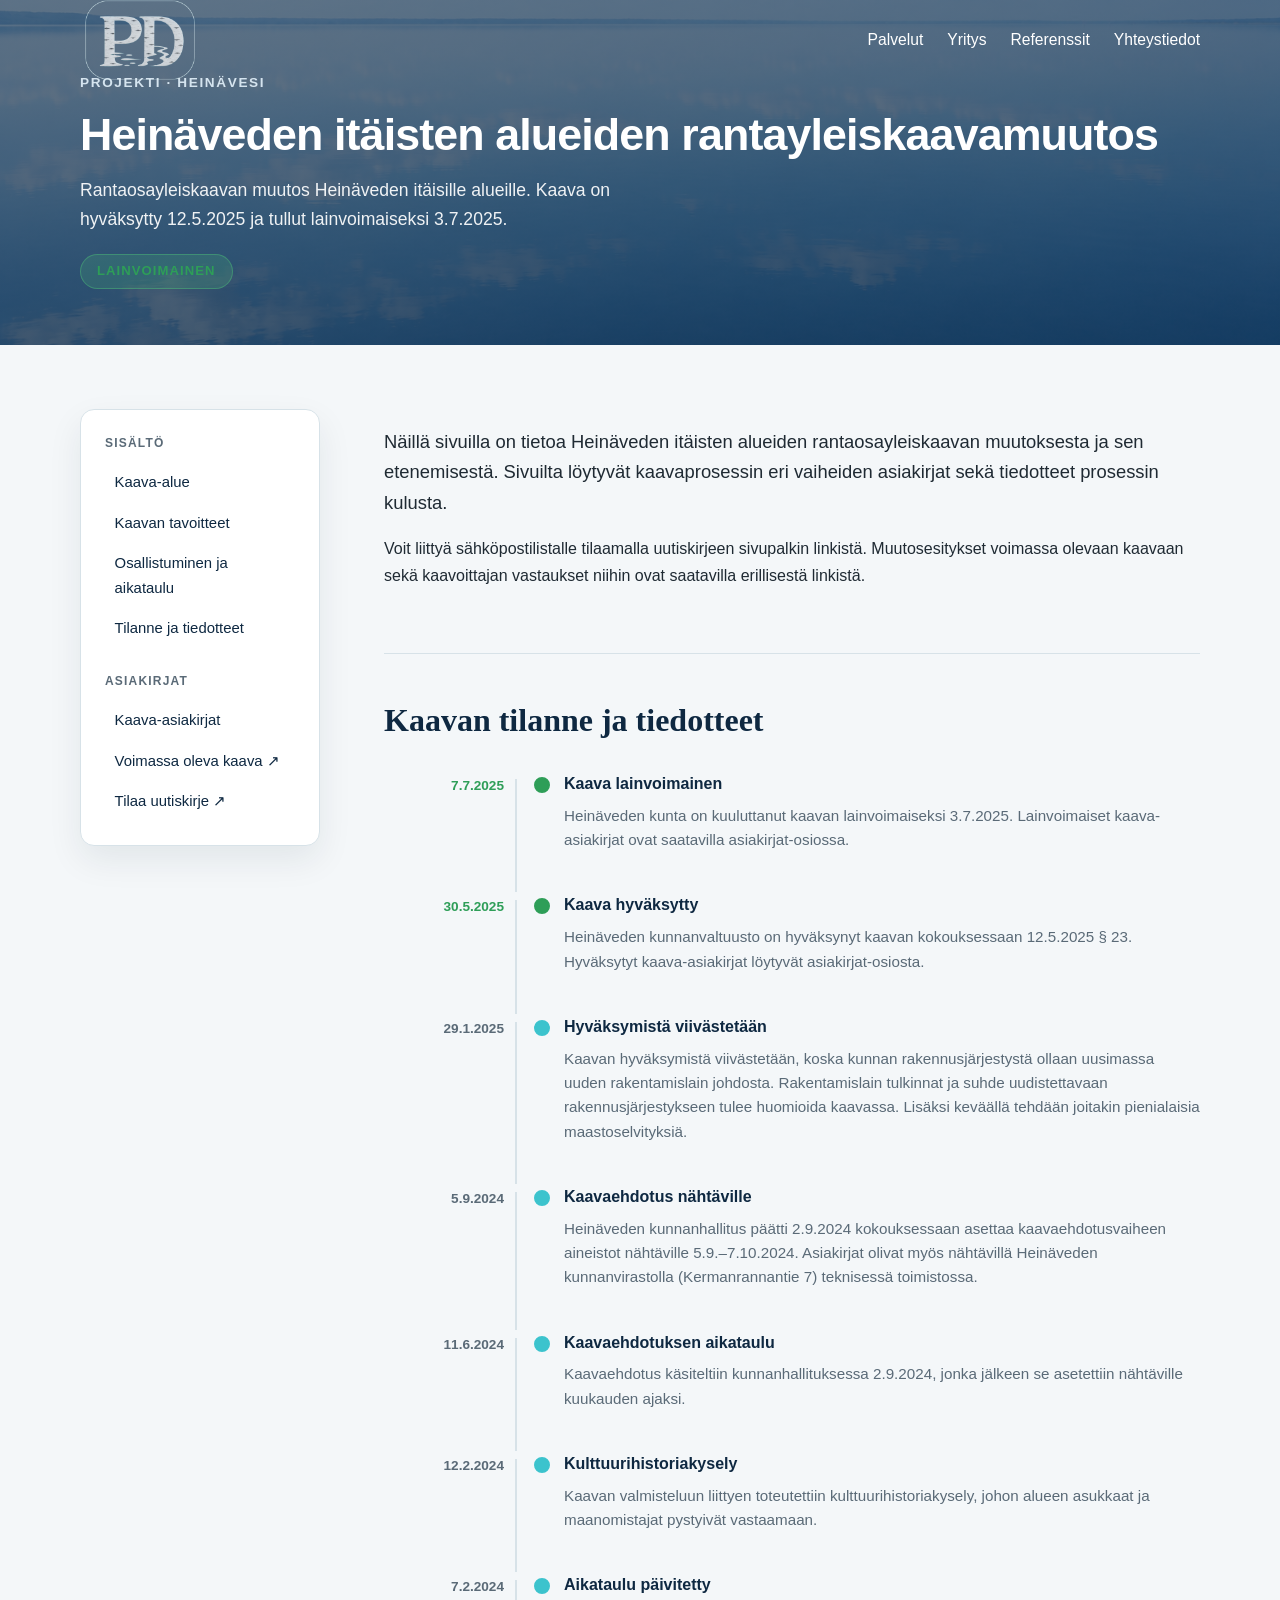
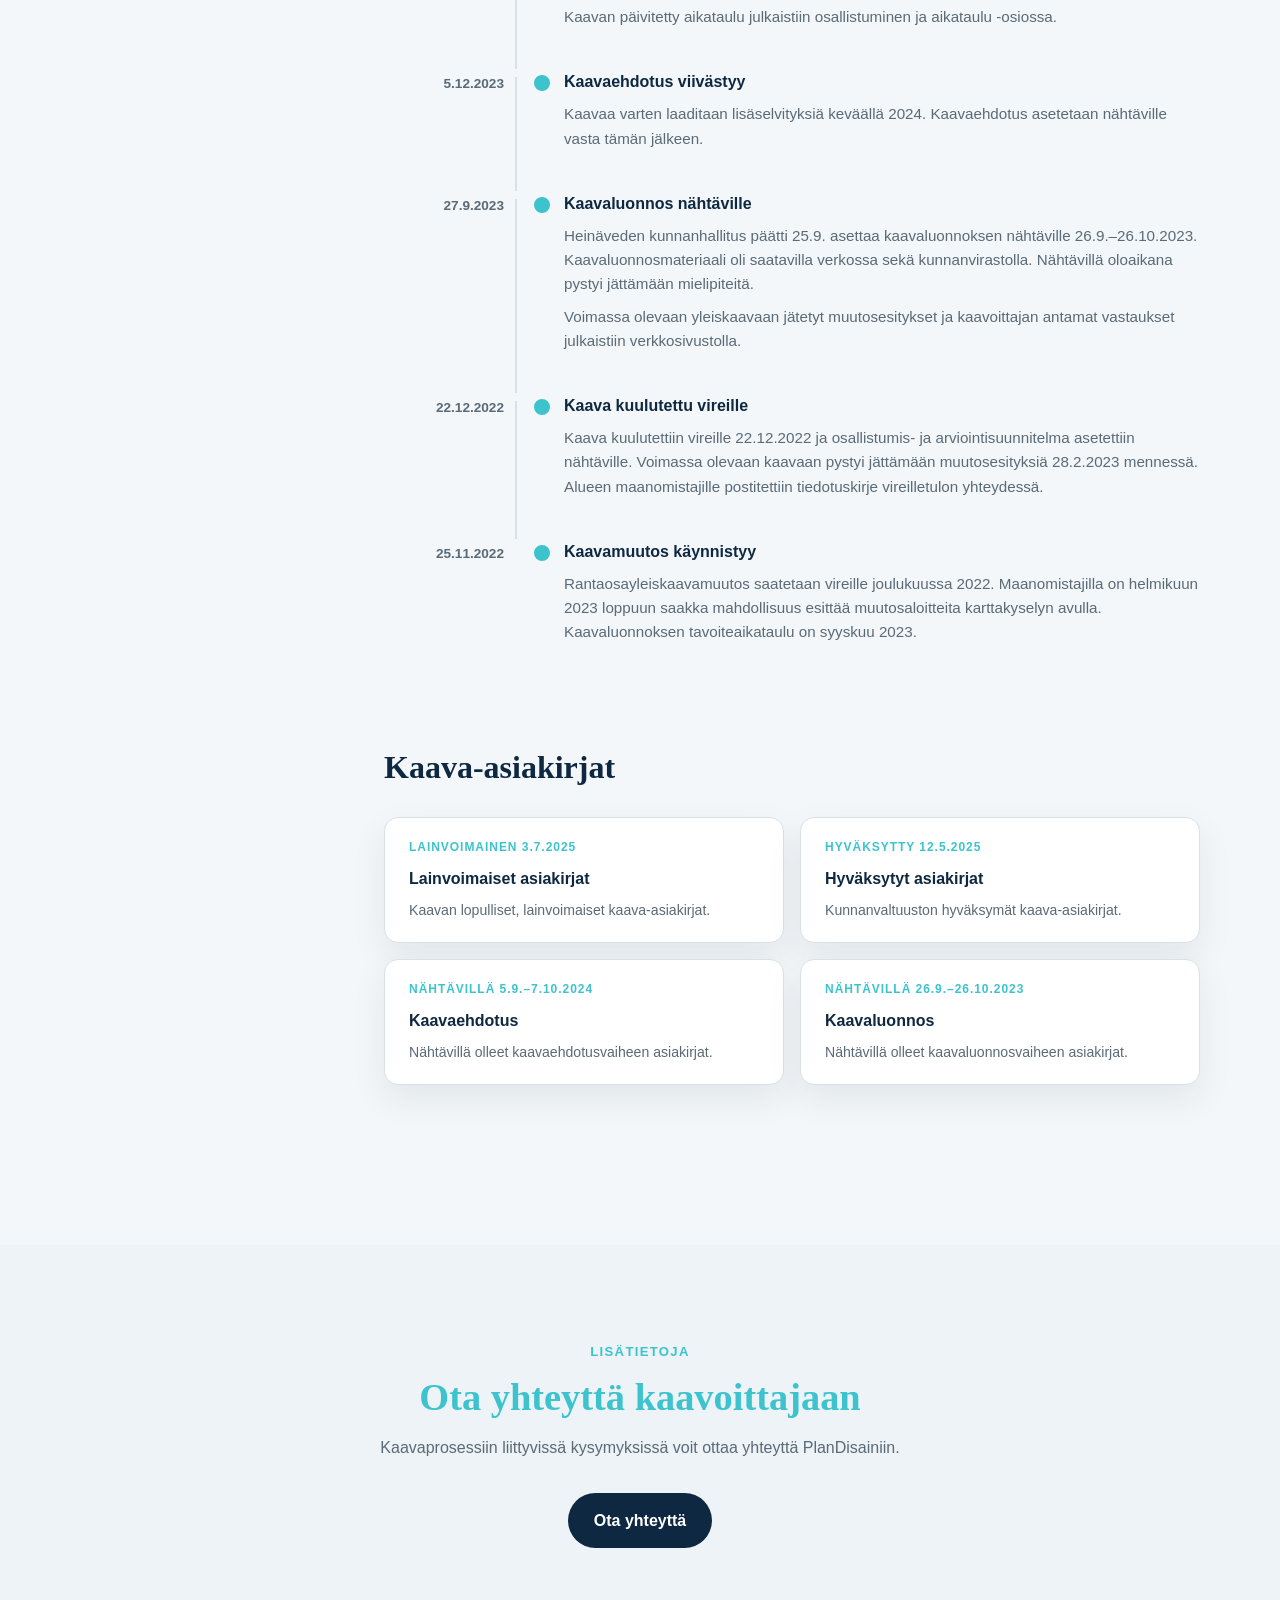
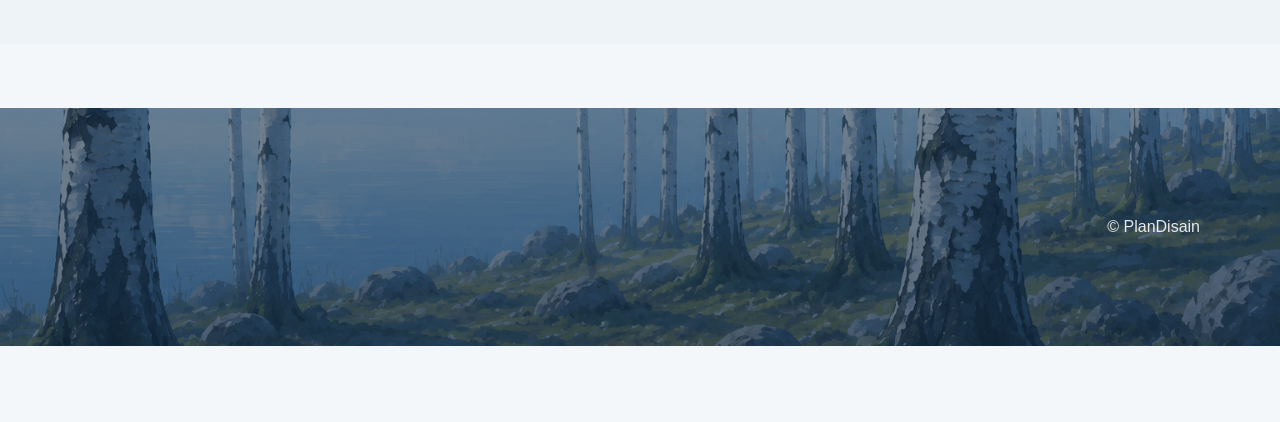
==== commit 70b814f7: "Navigaatio, ulkoasu- ja sisältöpäivitykset - Nav-linkit valkoisiksi, yläpalkki käyttää herokuvaa scr" ====
--- a/heinitaryk.html
+++ b/heinitaryk.html
@@ -17,11 +17,12 @@
         <a href="referenssit.html">Referenssit</a>
         <a href="yhteystiedot.html">Yhteystiedot</a>
       </nav>
+      <button class="nav-toggle" aria-label="Avaa valikko" aria-expanded="false"><span></span><span></span><span></span></button>
     </div>
   </header>
 
   <main>
-    <section class="page-hero">
+    <section class="page-hero" style="background: linear-gradient(180deg, rgba(14, 40, 65, 0.60), rgba(14, 40, 65, 0.70)), url('hero-heinavesi.png') center 95% / cover no-repeat;">
       <div class="container">
         <p class="eyebrow">Projekti · Heinävesi</p>
         <h1>Heinäveden itäisten alueiden rantayleiskaavamuutos</h1>
@@ -269,13 +270,25 @@
   </footer>
   <script>
     const header = document.querySelector('.site-header');
-    const logo = document.getElementById('site-logo');
     const hero = document.querySelector('.page-hero');
+    const navToggle = document.querySelector('.nav-toggle');
+    const mainNav = document.querySelector('.main-nav');
+    navToggle.addEventListener('click', () => {
+      const isOpen = mainNav.classList.toggle('open');
+      navToggle.classList.toggle('open', isOpen);
+      navToggle.setAttribute('aria-expanded', isOpen);
+    });
+    document.addEventListener('click', (e) => {
+      if (!e.target.closest('.site-header')) {
+        mainNav.classList.remove('open');
+        navToggle.classList.remove('open');
+        navToggle.setAttribute('aria-expanded', false);
+      }
+    });
     window.addEventListener('scroll', () => {
       const heroBottom = hero.getBoundingClientRect().bottom;
       const overWhite = heroBottom <= header.offsetHeight;
       header.classList.toggle('scrolled', overWhite);
-      logo.src = overWhite ? 'logo-pd.png' : 'logo-pd-transparent.png';
     });
   </script>
 </body>
--- a/style.css
+++ b/style.css
@@ -70,9 +70,10 @@
 }
 
 .site-header.scrolled {
-  background: rgba(255, 255, 255, 0.97);
-  backdrop-filter: blur(8px);
-  box-shadow: 0 6px 18px rgba(0, 0, 0, 0.08);
+  background:
+    linear-gradient(180deg, rgba(14, 40, 65, 0.55), rgba(14, 40, 65, 0.65)),
+    url('hero-koivikko.png') center bottom / cover no-repeat;
+  box-shadow: 0 6px 18px rgba(0, 0, 0, 0.2);
 }
 
 .header-inner {
@@ -105,7 +106,7 @@
 
 .main-nav a {
   text-decoration: none;
-  color: #3cc3cd;
+  color: #ffffff;
   font-weight: 500;
   font-size: 0.98rem;
 }
@@ -116,10 +117,14 @@
   text-underline-offset: 4px;
 }
 
+.nav-toggle {
+  display: none;
+}
+
 .hero {
   background:
     linear-gradient(180deg, rgba(14, 40, 65, 0.55), rgba(14, 40, 65, 0.65)),
-    url('hero-koivikko.png') center 62% / cover no-repeat;
+    url('hero-koivikko.png') center 95% / cover no-repeat;
   color: #fff;
   padding: calc(4rem + 76px) 0 6rem;
   position: relative;
@@ -347,13 +352,13 @@
 }
 
 .footer-inner {
-  min-height: 340px;
+  min-height: 238px;
   display: flex;
   flex-direction: column;
   align-items: flex-end;
   justify-content: center;
   gap: var(--space-5);
-  padding: var(--space-8) 0;
+  padding: var(--space-6) 0;
   text-align: right;
 }
 
@@ -401,16 +406,60 @@
 }
 
 @media (max-width: 760px) {
+  .nav-toggle {
+    display: flex;
+    flex-direction: column;
+    justify-content: center;
+    gap: 5px;
+    background: none;
+    border: none;
+    cursor: pointer;
+    padding: 0.5rem;
+    margin-left: auto;
+    flex-shrink: 0;
+  }
+
+  .nav-toggle span {
+    display: block;
+    width: 24px;
+    height: 2px;
+    background: #fff;
+    border-radius: 2px;
+    transition: transform 0.2s, opacity 0.2s;
+  }
+
+  .nav-toggle.open span:nth-child(1) {
+    transform: translateY(7px) rotate(45deg);
+  }
+
+  .nav-toggle.open span:nth-child(2) {
+    opacity: 0;
+  }
+
+  .nav-toggle.open span:nth-child(3) {
+    transform: translateY(-7px) rotate(-45deg);
+  }
+
   .header-inner {
+    flex-direction: row;
+    align-items: center;
+    padding: 0;
+  }
+
+  .main-nav {
+    display: none;
+    position: absolute;
+    top: 100%;
+    left: 0;
+    right: 0;
+    background: rgba(14, 40, 65, 0.97);
+    padding: 1rem 1.5rem 1.5rem;
     flex-direction: column;
-    align-items: flex-start;
-    justify-content: center;
-    padding: 0.9rem 0;
-  }
-
-  .main-nav {
-    flex-wrap: wrap;
-    gap: 0.8rem 1rem;
+    gap: 0.75rem;
+  }
+
+  .main-nav.open {
+    display: flex;
   }
 
   .hero {
@@ -664,7 +713,7 @@
 .page-hero {
   background:
     linear-gradient(180deg, rgba(14, 40, 65, 0.60), rgba(14, 40, 65, 0.70)),
-    url('hero-koivikko.png') center 62% / cover no-repeat;
+    url('hero-koivikko.png') center 95% / cover no-repeat;
   color: #fff;
   padding: calc(4.5rem + 76px) 0 3.5rem;
   margin-top: -76px;
